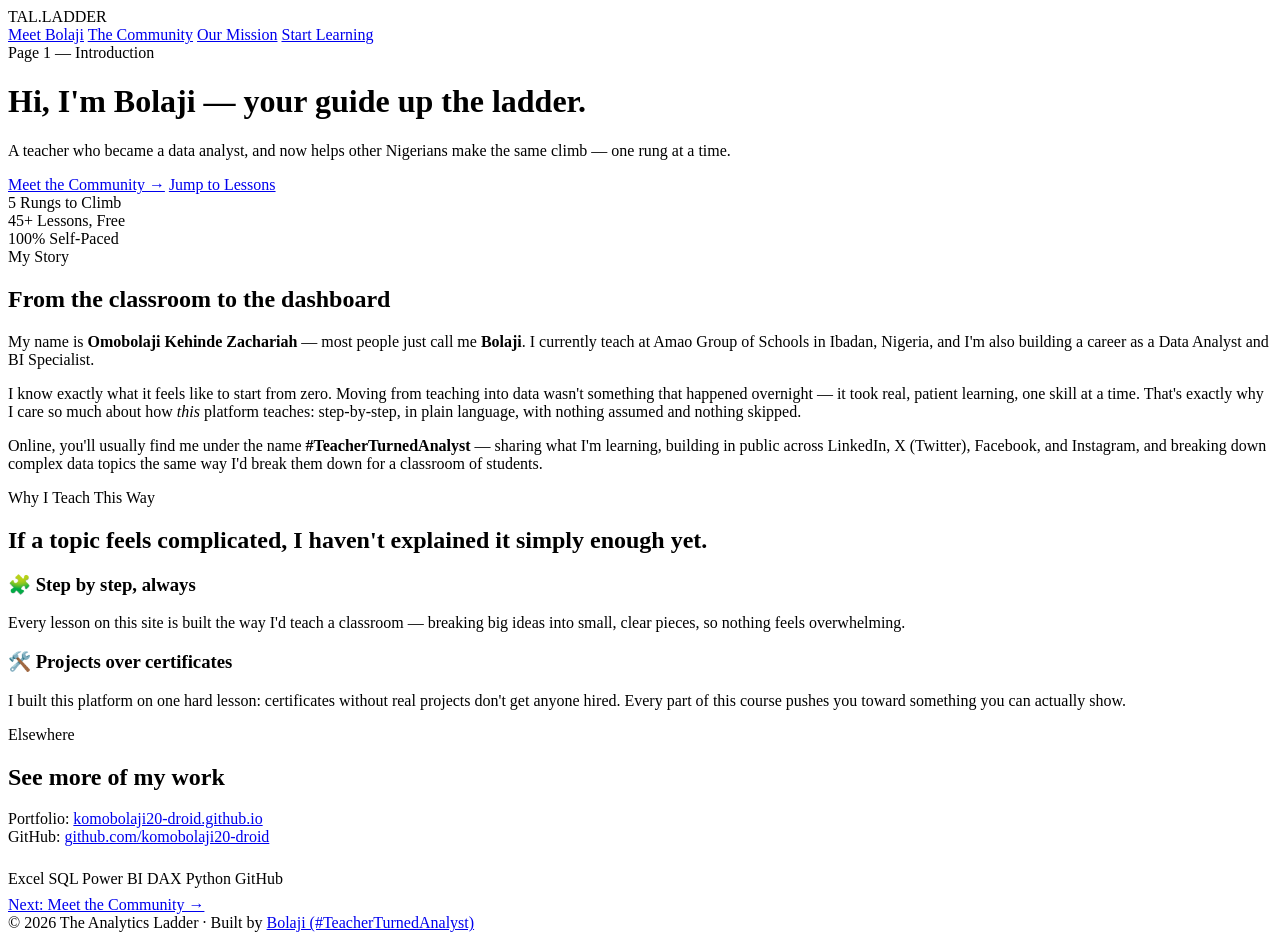
==== index.html @ ea810bb5 "Add initial HTML structure for the site" ====
<!DOCTYPE html>
<html lang="en">
<head>
<meta charset="UTF-8">
<meta name="viewport" content="width=device-width, initial-scale=1.0">
<title>The Analytics Ladder — Meet Your Guide</title>
<link rel="stylesheet" href="css/style.css">
</head>
<body>

<nav class="rail">
  <div class="wrap">
    <div class="rail-brand">TAL<span class="rung-mark">.LADDER</span></div>
    <div class="rail-links">
      <a href="index.html" class="active">Meet Bolaji</a>
      <a href="community.html">The Community</a>
      <a href="mission.html">Our Mission</a>
      <a href="toc.html">Start Learning</a>
    </div>
  </div>
</nav>

<header class="hero">
  <div class="wrap">
    <span class="eyebrow">Page 1 — Introduction</span>
    <h1>Hi, I'm Bolaji — your guide up the ladder.</h1>
    <p class="lead">A teacher who became a data analyst, and now helps other Nigerians make the same climb — one rung at a time.</p>
    <a href="community.html" class="btn">Meet the Community →</a>
    <a href="toc.html" class="btn-outline">Jump to Lessons</a>
  </div>
</header>

<section class="block" style="padding-top: 0;">
  <div class="wrap">
    <div class="grid-3">
      <div class="stat-card">
        <span class="num">5</span>
        <span class="label">Rungs to Climb</span>
      </div>
      <div class="stat-card">
        <span class="num">45+</span>
        <span class="label">Lessons, Free</span>
      </div>
      <div class="stat-card">
        <span class="num">100%</span>
        <span class="label">Self-Paced</span>
      </div>
    </div>
  </div>
</section>

<section class="block">
  <div class="wrap">
    <span class="section-label">My Story</span>
    <h2>From the classroom to the dashboard</h2>
    <p>My name is <strong>Omobolaji Kehinde Zachariah</strong> — most people just call me <strong>Bolaji</strong>. I currently teach at Amao Group of Schools in Ibadan, Nigeria, and I'm also building a career as a Data Analyst and BI Specialist.</p>
    <p>I know exactly what it feels like to start from zero. Moving from teaching into data wasn't something that happened overnight — it took real, patient learning, one skill at a time. That's exactly why I care so much about how <em>this</em> platform teaches: step-by-step, in plain language, with nothing assumed and nothing skipped.</p>
    <p>Online, you'll usually find me under the name <strong>#TeacherTurnedAnalyst</strong> — sharing what I'm learning, building in public across LinkedIn, X (Twitter), Facebook, and Instagram, and breaking down complex data topics the same way I'd break them down for a classroom of students.</p>
  </div>
</section>

<section class="block alt">
  <div class="wrap">
    <span class="section-label">Why I Teach This Way</span>
    <h2>If a topic feels complicated, I haven't explained it simply enough yet.</h2>
    <div class="grid-2">
      <div class="card">
        <h3>🧩 Step by step, always</h3>
        <p>Every lesson on this site is built the way I'd teach a classroom — breaking big ideas into small, clear pieces, so nothing feels overwhelming.</p>
      </div>
      <div class="card">
        <h3>🛠️ Projects over certificates</h3>
        <p>I built this platform on one hard lesson: certificates without real projects don't get anyone hired. Every part of this course pushes you toward something you can actually show.</p>
      </div>
    </div>
  </div>
</section>

<section class="block">
  <div class="wrap">
    <span class="section-label">Elsewhere</span>
    <h2>See more of my work</h2>
    <p>Portfolio: <a href="https://komobolaji20-droid.github.io" target="_blank" rel="noopener">komobolaji20-droid.github.io</a><br>
    GitHub: <a href="https://github.com/komobolaji20-droid" target="_blank" rel="noopener">github.com/komobolaji20-droid</a></p>
    <div class="tags" style="margin: 24px 0 8px 0;">
      <span class="tag">Excel</span>
      <span class="tag">SQL</span>
      <span class="tag">Power BI</span>
      <span class="tag">DAX</span>
      <span class="tag">Python</span>
      <span class="tag">GitHub</span>
    </div>
    <a href="community.html" class="btn">Next: Meet the Community →</a>
  </div>
</section>

<footer>
  <div class="wrap">
    &copy; 2026 The Analytics Ladder · Built by <a href="https://komobolaji20-droid.github.io" target="_blank" rel="noopener">Bolaji (#TeacherTurnedAnalyst)</a>
  </div>
</footer>

</body>
  </html>
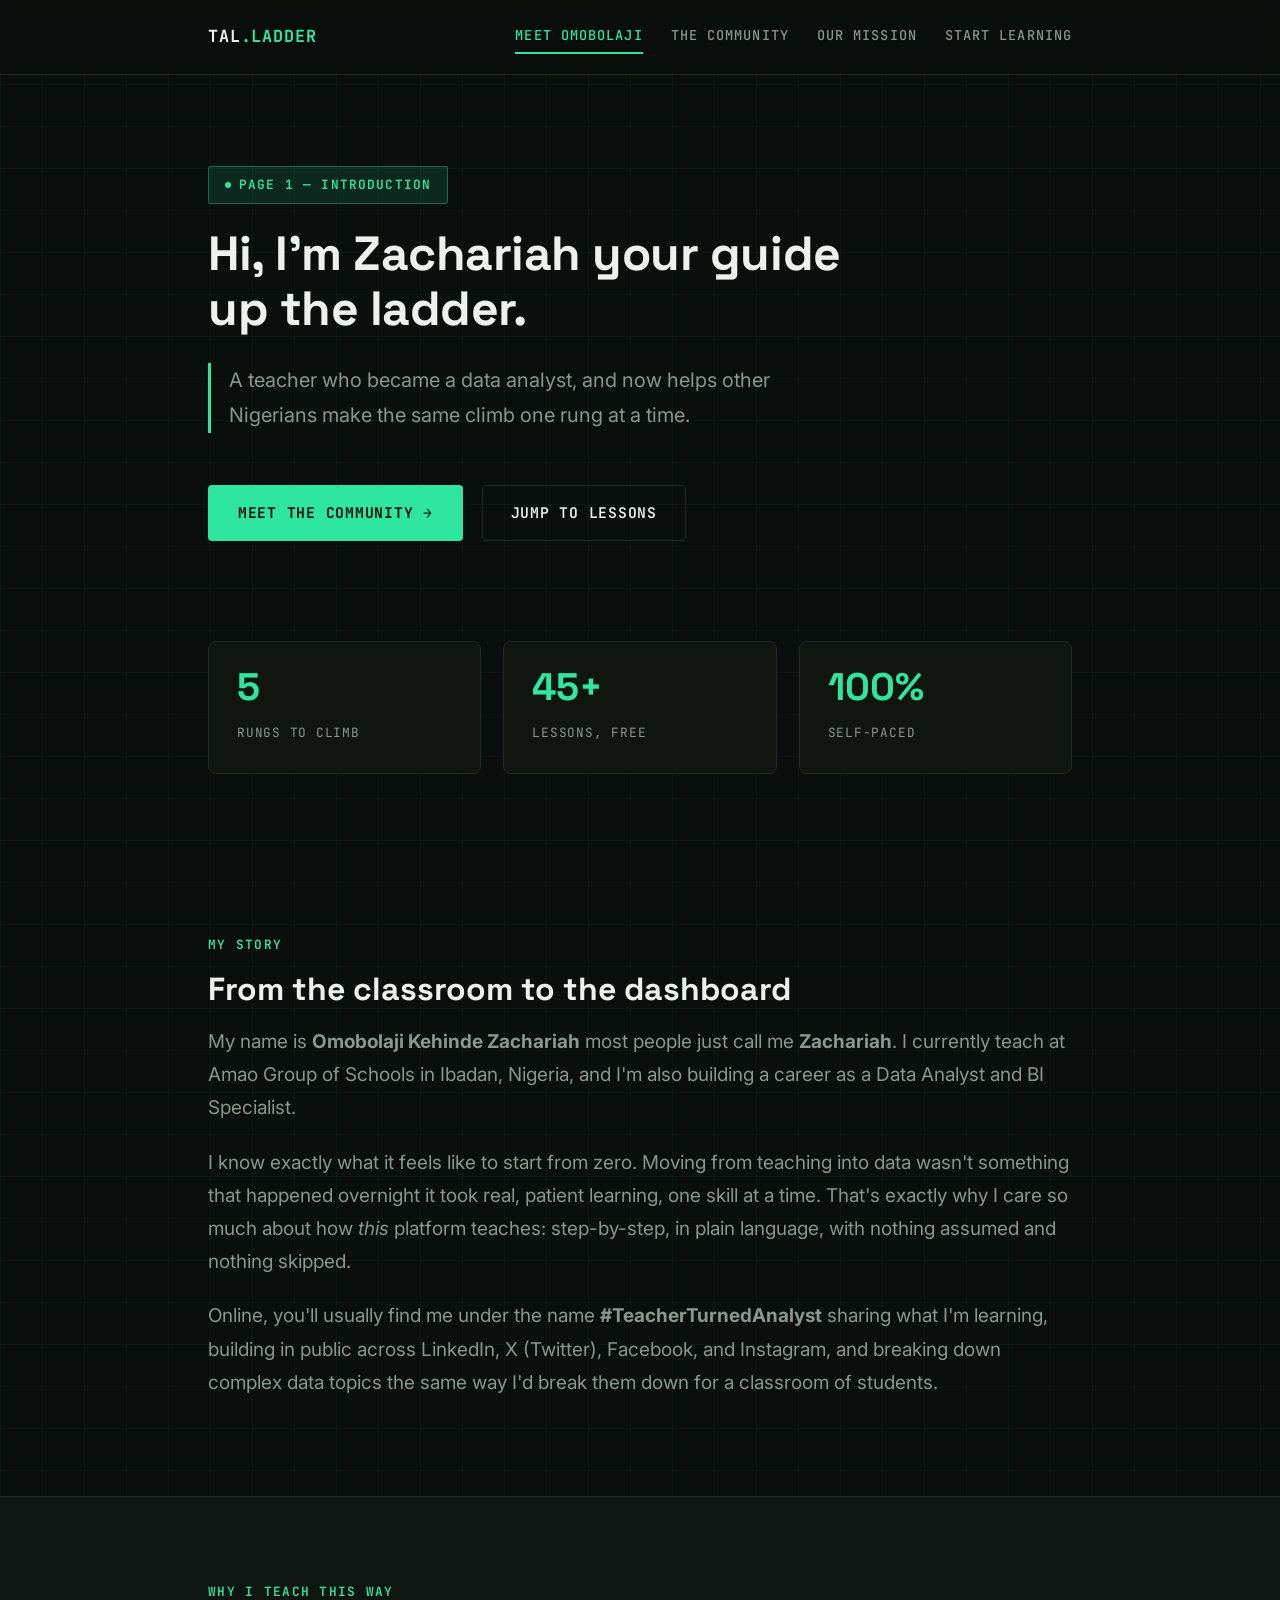
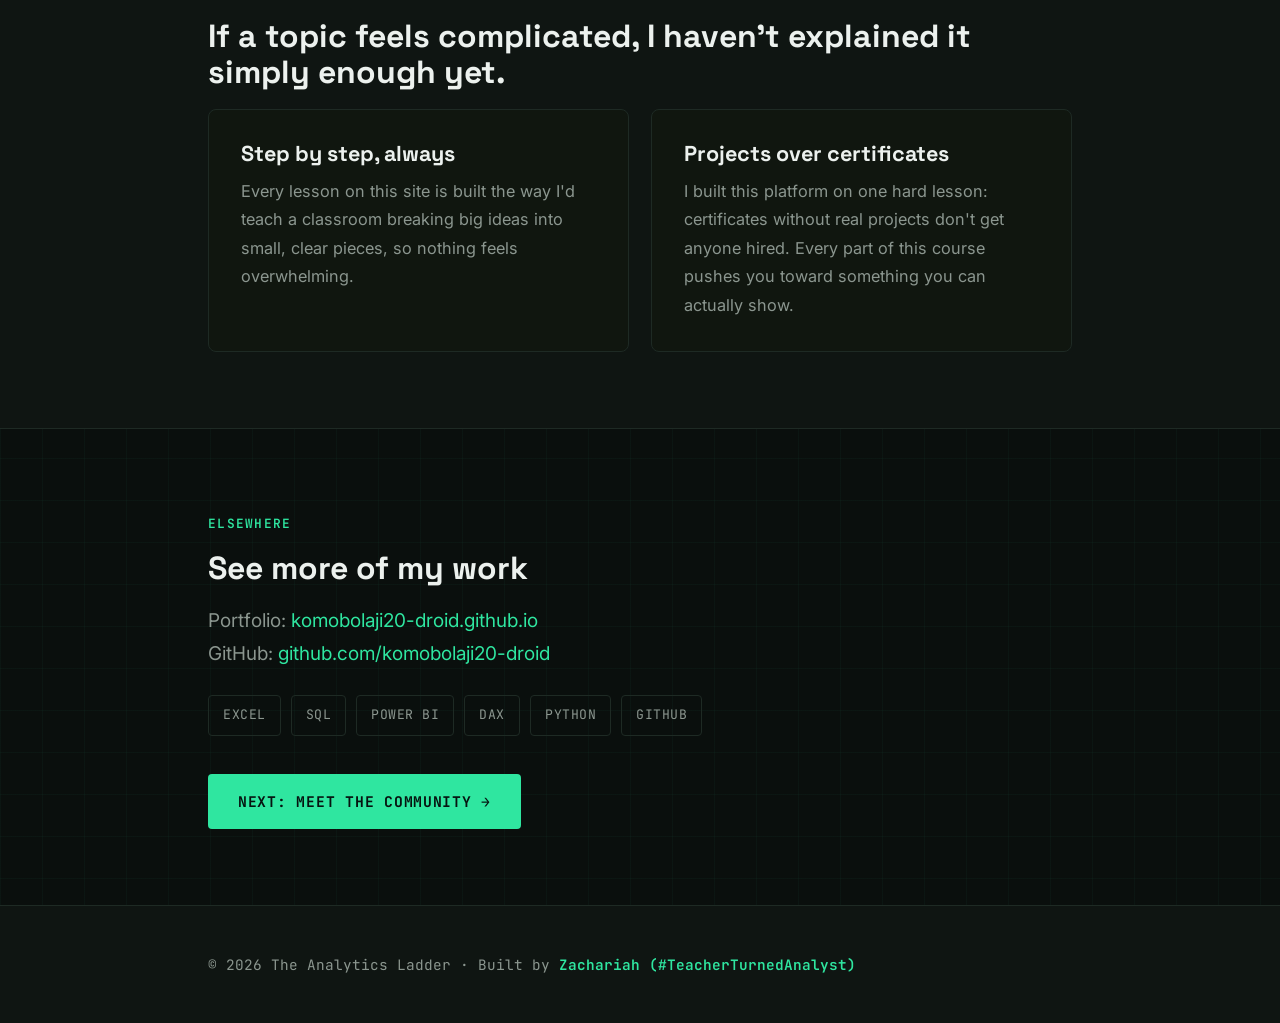
==== commit e186d05e: "Update name from Bolaji to Zachariah in index.html" ====
--- a/index.html
+++ b/index.html
@@ -12,7 +12,7 @@
   <div class="wrap">
     <div class="rail-brand">TAL<span class="rung-mark">.LADDER</span></div>
     <div class="rail-links">
-      <a href="index.html" class="active">Meet Bolaji</a>
+      <a href="index.html" class="active">Meet Omobolaji</a>
       <a href="community.html">The Community</a>
       <a href="mission.html">Our Mission</a>
       <a href="toc.html">Start Learning</a>
@@ -23,8 +23,8 @@
 <header class="hero">
   <div class="wrap">
     <span class="eyebrow">Page 1 — Introduction</span>
-    <h1>Hi, I'm Bolaji — your guide up the ladder.</h1>
-    <p class="lead">A teacher who became a data analyst, and now helps other Nigerians make the same climb — one rung at a time.</p>
+    <h1>Hi, I'm Zachariah your guide up the ladder.</h1>
+    <p class="lead">A teacher who became a data analyst, and now helps other Nigerians make the same climb  one rung at a time.</p>
     <a href="community.html" class="btn">Meet the Community →</a>
     <a href="toc.html" class="btn-outline">Jump to Lessons</a>
   </div>
@@ -53,9 +53,9 @@
   <div class="wrap">
     <span class="section-label">My Story</span>
     <h2>From the classroom to the dashboard</h2>
-    <p>My name is <strong>Omobolaji Kehinde Zachariah</strong> — most people just call me <strong>Bolaji</strong>. I currently teach at Amao Group of Schools in Ibadan, Nigeria, and I'm also building a career as a Data Analyst and BI Specialist.</p>
-    <p>I know exactly what it feels like to start from zero. Moving from teaching into data wasn't something that happened overnight — it took real, patient learning, one skill at a time. That's exactly why I care so much about how <em>this</em> platform teaches: step-by-step, in plain language, with nothing assumed and nothing skipped.</p>
-    <p>Online, you'll usually find me under the name <strong>#TeacherTurnedAnalyst</strong> — sharing what I'm learning, building in public across LinkedIn, X (Twitter), Facebook, and Instagram, and breaking down complex data topics the same way I'd break them down for a classroom of students.</p>
+    <p>My name is <strong>Omobolaji Kehinde Zachariah</strong> most people just call me <strong>Zachariah</strong>. I currently teach at Amao Group of Schools in Ibadan, Nigeria, and I'm also building a career as a Data Analyst and BI Specialist.</p>
+    <p>I know exactly what it feels like to start from zero. Moving from teaching into data wasn't something that happened overnight  it took real, patient learning, one skill at a time. That's exactly why I care so much about how <em>this</em> platform teaches: step-by-step, in plain language, with nothing assumed and nothing skipped.</p>
+    <p>Online, you'll usually find me under the name <strong>#TeacherTurnedAnalyst</strong> sharing what I'm learning, building in public across LinkedIn, X (Twitter), Facebook, and Instagram, and breaking down complex data topics the same way I'd break them down for a classroom of students.</p>
   </div>
 </section>
 
@@ -65,11 +65,11 @@
     <h2>If a topic feels complicated, I haven't explained it simply enough yet.</h2>
     <div class="grid-2">
       <div class="card">
-        <h3>🧩 Step by step, always</h3>
-        <p>Every lesson on this site is built the way I'd teach a classroom — breaking big ideas into small, clear pieces, so nothing feels overwhelming.</p>
+        <h3> Step by step, always</h3>
+        <p>Every lesson on this site is built the way I'd teach a classroom  breaking big ideas into small, clear pieces, so nothing feels overwhelming.</p>
       </div>
       <div class="card">
-        <h3>🛠️ Projects over certificates</h3>
+        <h3> Projects over certificates</h3>
         <p>I built this platform on one hard lesson: certificates without real projects don't get anyone hired. Every part of this course pushes you toward something you can actually show.</p>
       </div>
     </div>
@@ -96,7 +96,7 @@
 
 <footer>
   <div class="wrap">
-    &copy; 2026 The Analytics Ladder · Built by <a href="https://komobolaji20-droid.github.io" target="_blank" rel="noopener">Bolaji (#TeacherTurnedAnalyst)</a>
+    &copy; 2026 The Analytics Ladder · Built by <a href="https://komobolaji20-droid.github.io" target="_blank" rel="noopener"> Zachariah (#TeacherTurnedAnalyst)</a>
   </div>
 </footer>
 
--- a/css/style.css
+++ b/css/style.css
@@ -0,0 +1,383 @@
+/* ============================================
+   THE ANALYTICS LADDER — Dark Theme v3
+   Matched to komobolaji20-droid.github.io
+   Palette:
+     --bg:      #0A0F0D  (near-black, green-tinted)
+     --bg-alt:  #0F1512  (card/section background)
+     --green:   #2FE6A0  (neon mint-green accent)
+     --green-dim: rgba(47,230,160,0.12)
+     --text:    #ECF1EE  (off-white)
+     --muted:   #8B968F  (muted gray-green body text)
+     --border:  #1E2A24  (hairline borders)
+   ============================================ */
+
+@import url('https://fonts.googleapis.com/css2?family=Space+Grotesk:wght@500;600;700;800&family=JetBrains+Mono:wght@400;500;600;700&family=Inter:wght@400;500;600&display=swap');
+
+:root {
+  --bg: #0A0F0D;
+  --bg-alt: #0F1512;
+  --card: #10160F;
+  --green: #2FE6A0;
+  --green-dim: rgba(47,230,160,0.12);
+  --text: #ECF1EE;
+  --muted: #8B968F;
+  --border: #1E2A24;
+}
+
+* { box-sizing: border-box; }
+
+body {
+  margin: 0;
+  background: var(--bg);
+  background-image:
+    linear-gradient(rgba(47,230,160,0.035) 1px, transparent 1px),
+    linear-gradient(90deg, rgba(47,230,160,0.035) 1px, transparent 1px);
+  background-size: 42px 42px;
+  color: var(--text);
+  font-family: 'Inter', system-ui, sans-serif;
+  font-size: 19px;
+  line-height: 1.75;
+}
+
+h1, h2, h3, .display {
+  font-family: 'Space Grotesk', sans-serif;
+  color: var(--text);
+  line-height: 1.15;
+  margin: 0 0 0.55em 0;
+  font-weight: 700;
+}
+h2 { font-size: 2rem; }
+h3 { font-size: 1.35rem; }
+
+p { margin: 0 0 1.1em 0; color: var(--muted); }
+
+a { color: var(--green); text-decoration: none; }
+a:hover { text-decoration: underline; }
+a:focus-visible, button:focus-visible { outline: 2px solid var(--green); outline-offset: 2px; }
+
+img { max-width: 100%; }
+
+.mono {
+  font-family: 'JetBrains Mono', monospace;
+  letter-spacing: 0.06em;
+}
+
+.wrap {
+  max-width: 920px;
+  margin: 0 auto;
+  padding: 0 28px;
+}
+
+/* ---------- Nav ---------- */
+.rail {
+  background: rgba(10,15,13,0.92);
+  backdrop-filter: blur(8px);
+  padding: 20px 0;
+  position: sticky;
+  top: 0;
+  z-index: 50;
+  border-bottom: 1px solid var(--border);
+}
+.rail .wrap {
+  display: flex;
+  align-items: center;
+  justify-content: space-between;
+  flex-wrap: wrap;
+  gap: 14px;
+}
+.rail-brand {
+  font-family: 'JetBrains Mono', monospace;
+  font-weight: 700;
+  font-size: 1.05rem;
+  letter-spacing: 0.05em;
+  color: var(--text);
+  text-transform: uppercase;
+}
+.rail-brand .rung-mark { color: var(--green); }
+.rail-links {
+  display: flex;
+  gap: 28px;
+  flex-wrap: wrap;
+}
+.rail-links a {
+  font-family: 'JetBrains Mono', monospace;
+  color: var(--muted);
+  font-weight: 500;
+  font-size: 0.85rem;
+  letter-spacing: 0.08em;
+  text-transform: uppercase;
+  padding: 4px 0;
+  border-bottom: 2px solid transparent;
+}
+.rail-links a:hover, .rail-links a.active {
+  color: var(--green);
+  text-decoration: none;
+  border-bottom-color: var(--green);
+}
+
+/* ---------- Hero ---------- */
+.hero {
+  padding: 90px 0 100px 0;
+  position: relative;
+}
+.hero .wrap { position: relative; z-index: 2; }
+.eyebrow {
+  display: inline-flex;
+  align-items: center;
+  gap: 8px;
+  color: var(--green);
+  font-family: 'JetBrains Mono', monospace;
+  font-weight: 600;
+  letter-spacing: 0.09em;
+  text-transform: uppercase;
+  font-size: 0.8rem;
+  margin-bottom: 22px;
+  padding: 7px 16px;
+  border: 1px solid rgba(47,230,160,0.35);
+  border-radius: 3px;
+  background: var(--green-dim);
+}
+.eyebrow::before {
+  content: "";
+  width: 6px;
+  height: 6px;
+  border-radius: 50%;
+  background: var(--green);
+  display: inline-block;
+}
+.hero h1 {
+  font-size: 3rem;
+  max-width: 660px;
+  letter-spacing: -0.01em;
+  font-weight: 800;
+}
+.hero h1 .accent { color: var(--green); }
+.hero p.lead {
+  max-width: 580px;
+  color: var(--muted);
+  font-size: 1.25rem;
+  margin-top: 20px;
+  border-left: 3px solid var(--green);
+  padding-left: 18px;
+}
+
+/* ---------- Buttons ---------- */
+.btn {
+  display: inline-block;
+  background: var(--green);
+  color: #061410;
+  font-weight: 700;
+  padding: 15px 30px;
+  border-radius: 4px;
+  margin-top: 30px;
+  font-family: 'JetBrains Mono', monospace;
+  font-size: 0.92rem;
+  letter-spacing: 0.05em;
+  text-transform: uppercase;
+  transition: transform 0.15s ease, box-shadow 0.15s ease;
+  box-shadow: 0 0 0 rgba(47,230,160,0);
+}
+.btn:hover {
+  text-decoration: none;
+  transform: translateY(-2px);
+  box-shadow: 0 6px 22px rgba(47,230,160,0.35);
+}
+.btn-outline {
+  display: inline-block;
+  border: 1px solid var(--border);
+  color: var(--text);
+  font-weight: 600;
+  padding: 14px 28px;
+  border-radius: 4px;
+  margin-top: 30px;
+  margin-left: 14px;
+  font-family: 'JetBrains Mono', monospace;
+  font-size: 0.92rem;
+  letter-spacing: 0.05em;
+  text-transform: uppercase;
+  transition: border-color 0.15s ease, color 0.15s ease;
+}
+.btn-outline:hover {
+  border-color: var(--green);
+  color: var(--green);
+  text-decoration: none;
+}
+
+/* ---------- Sections ---------- */
+section.block { padding: 76px 0; }
+section.block.alt {
+  background: var(--bg-alt);
+  border-top: 1px solid var(--border);
+  border-bottom: 1px solid var(--border);
+}
+.section-label {
+  color: var(--green);
+  font-family: 'JetBrains Mono', monospace;
+  font-weight: 600;
+  text-transform: uppercase;
+  letter-spacing: 0.1em;
+  font-size: 0.8rem;
+  margin-bottom: 14px;
+  display: inline-block;
+}
+
+/* ---------- Cards ---------- */
+.card {
+  background: var(--card);
+  border-radius: 8px;
+  padding: 32px;
+  border: 1px solid var(--border);
+  transition: border-color 0.18s ease, transform 0.18s ease;
+}
+.card:hover { border-color: var(--green); transform: translateY(-2px); }
+.card h3 { margin-bottom: 10px; }
+.card p { margin: 0; color: var(--muted); font-size: 1.02rem; }
+.grid-2 { display: grid; grid-template-columns: 1fr 1fr; gap: 22px; }
+.grid-3 { display: grid; grid-template-columns: repeat(3, 1fr); gap: 22px; }
+
+/* ---------- Stat cards (portfolio style) ---------- */
+.stat-card {
+  background: var(--card);
+  border: 1px solid var(--border);
+  border-radius: 8px;
+  padding: 26px 28px;
+}
+.stat-card .num {
+  font-family: 'Space Grotesk', sans-serif;
+  color: var(--green);
+  font-weight: 800;
+  font-size: 2.4rem;
+  display: block;
+  line-height: 1;
+  margin-bottom: 8px;
+}
+.stat-card .label {
+  font-family: 'JetBrains Mono', monospace;
+  text-transform: uppercase;
+  font-size: 0.8rem;
+  letter-spacing: 0.06em;
+  color: var(--muted);
+}
+
+/* ---------- Tag chips ---------- */
+.tags { display: flex; flex-wrap: wrap; gap: 10px; }
+.tag {
+  font-family: 'JetBrains Mono', monospace;
+  font-size: 0.82rem;
+  letter-spacing: 0.04em;
+  text-transform: uppercase;
+  color: var(--muted);
+  border: 1px solid var(--border);
+  padding: 8px 14px;
+  border-radius: 4px;
+}
+
+/* ---------- Ladder / Rung list (TOC & Parts) ---------- */
+.ladder-list { list-style: none; margin: 0; padding: 0; counter-reset: rung; }
+.rung {
+  counter-increment: rung;
+  display: flex;
+  gap: 26px;
+  align-items: flex-start;
+  padding: 32px 0;
+  border-top: 1px solid var(--border);
+}
+.rung:last-child { border-bottom: 1px solid var(--border); }
+.rung-num {
+  flex: 0 0 auto;
+  width: 54px;
+  height: 54px;
+  border-radius: 6px;
+  background: var(--green-dim);
+  border: 1px solid rgba(47,230,160,0.35);
+  color: var(--green);
+  display: flex;
+  align-items: center;
+  justify-content: center;
+  font-family: 'JetBrains Mono', monospace;
+  font-weight: 700;
+  font-size: 1.2rem;
+}
+.rung-body h3 { margin-bottom: 6px; font-size: 1.4rem; }
+.rung-body p { margin: 0 0 10px 0; font-size: 1.05rem; }
+.rung-body a { font-weight: 600; font-family: 'JetBrains Mono', monospace; font-size: 0.9rem; text-transform: uppercase; letter-spacing: 0.04em; }
+.rung-body .status {
+  display: inline-block;
+  font-family: 'JetBrains Mono', monospace;
+  font-size: 0.75rem;
+  font-weight: 600;
+  letter-spacing: 0.05em;
+  text-transform: uppercase;
+  padding: 4px 12px;
+  border-radius: 3px;
+  margin-bottom: 10px;
+  border: 1px solid;
+}
+.status.ready { background: var(--green-dim); color: var(--green); border-color: rgba(47,230,160,0.35); }
+.status.soon { background: rgba(139,150,143,0.08); color: var(--muted); border-color: var(--border); }
+
+/* ---------- Lesson content page ---------- */
+.lesson { font-size: 1.08rem; }
+.lesson h1 { font-size: 2.1rem; }
+.lesson h2 {
+  margin-top: 2.4em;
+  font-size: 1.7rem;
+  padding-top: 0.5em;
+  border-top: 2px solid var(--border);
+}
+.lesson h2:first-of-type { border-top: none; margin-top: 0.4em; }
+.lesson p { line-height: 1.8; color: var(--muted); }
+.lesson strong { color: var(--text); }
+.lesson ul, .lesson ol { padding-left: 1.4em; line-height: 1.8; color: var(--muted); }
+.lesson li { margin-bottom: 0.4em; }
+.lesson table { border-collapse: collapse; width: 100%; margin: 22px 0; font-size: 1rem; }
+.lesson th, .lesson td { border: 1px solid var(--border); padding: 12px 14px; text-align: left; }
+.lesson th { background: var(--bg-alt); color: var(--green); font-family: 'JetBrains Mono', monospace; font-size: 0.85rem; text-transform: uppercase; letter-spacing: 0.04em; }
+.lesson td { color: var(--muted); }
+.lesson pre {
+  background: var(--bg-alt);
+  border: 1px solid var(--border);
+  color: #C9F5E1;
+  padding: 22px 24px;
+  border-radius: 8px;
+  overflow-x: auto;
+  font-size: 0.95rem;
+  margin: 22px 0;
+  line-height: 1.6;
+}
+.lesson code { font-family: 'JetBrains Mono', monospace; }
+.lesson :not(pre) > code {
+  background: var(--green-dim);
+  padding: 3px 8px;
+  border-radius: 4px;
+  color: var(--green);
+  font-size: 0.9em;
+}
+.lesson hr { border: none; border-top: 1px solid var(--border); margin: 3em 0; }
+
+/* ---------- Footer ---------- */
+footer {
+  background: var(--bg-alt);
+  border-top: 1px solid var(--border);
+  color: var(--muted);
+  padding: 46px 0;
+  font-size: 0.9rem;
+  font-family: 'JetBrains Mono', monospace;
+}
+footer a { color: var(--green); font-weight: 600; }
+
+/* ---------- Responsive ---------- */
+@media (max-width: 760px) {
+  body { font-size: 18px; }
+  .hero { padding: 60px 0 76px 0; }
+  .hero h1 { font-size: 2.1rem; }
+  .hero p.lead { font-size: 1.1rem; }
+  .grid-2, .grid-3 { grid-template-columns: 1fr; }
+  .rail-links { gap: 16px; }
+  h2 { font-size: 1.6rem; }
+  .lesson h2 { font-size: 1.4rem; }
+}
+
+@media (prefers-reduced-motion: reduce) {
+  * { animation: none !important; transition: none !important; }
+}
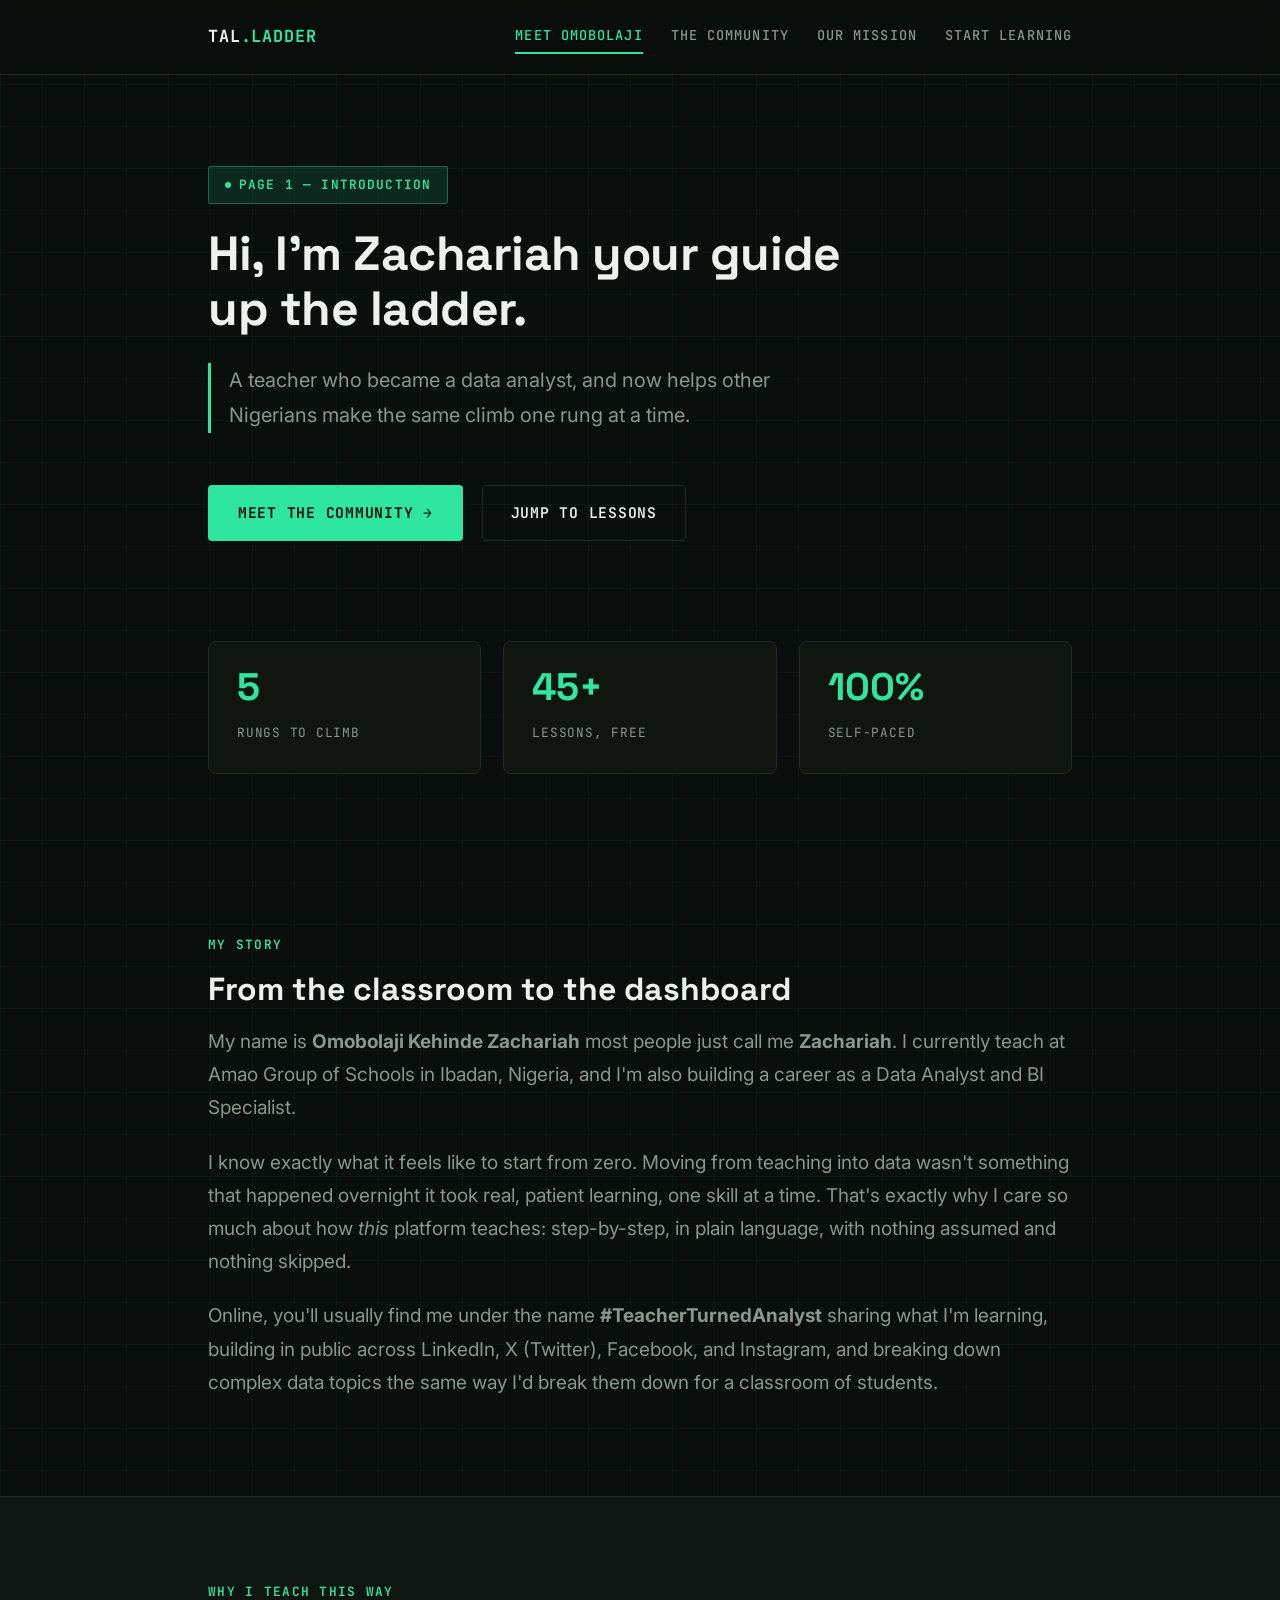
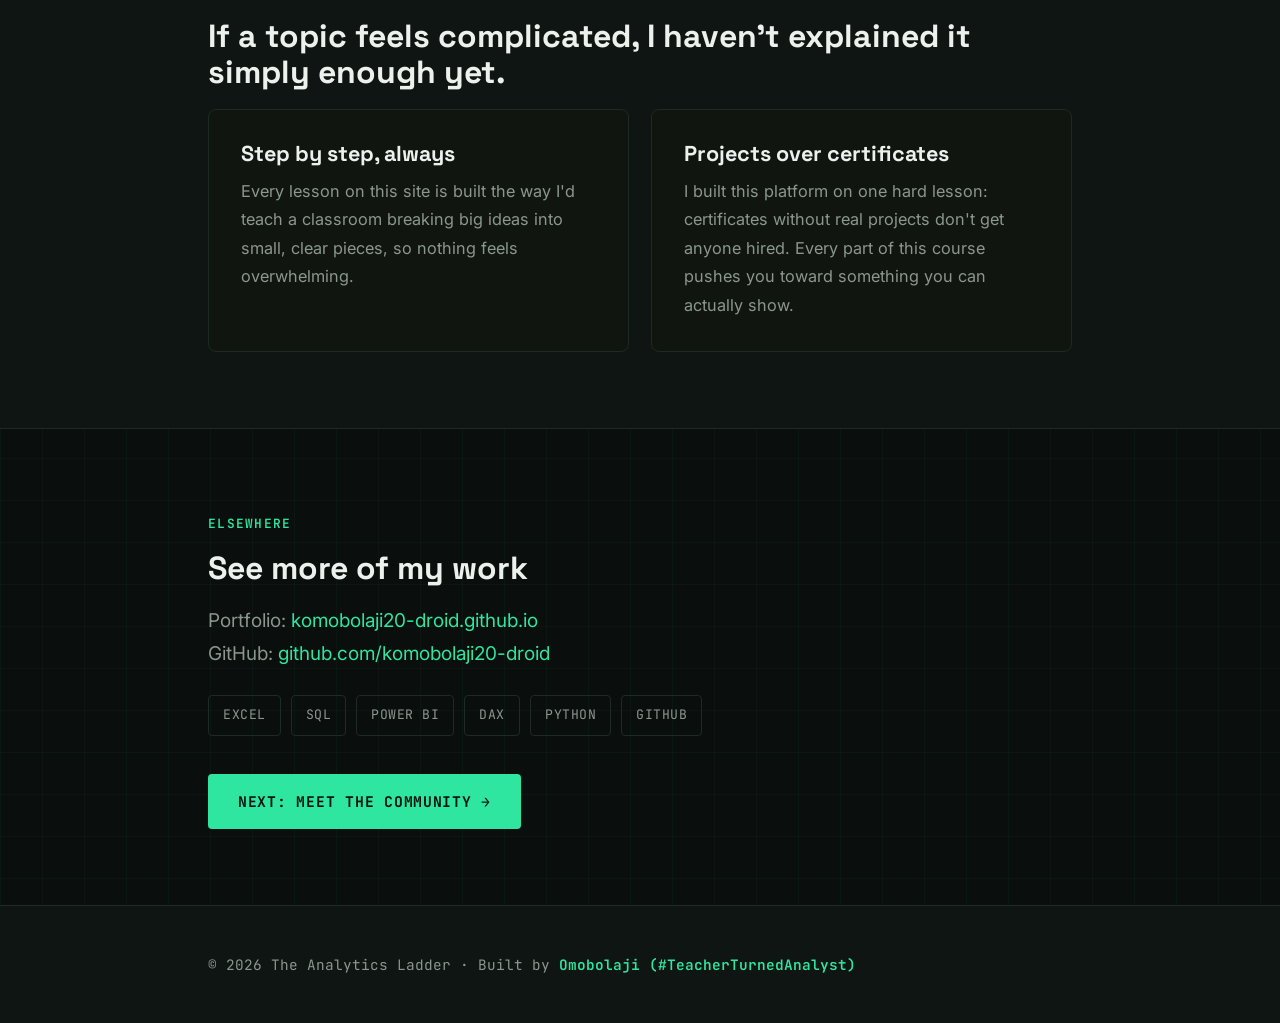
==== commit 355caac6: "Update footer attribution from Zachariah to Omobolaji" ====
--- a/index.html
+++ b/index.html
@@ -3,7 +3,7 @@
 <head>
 <meta charset="UTF-8">
 <meta name="viewport" content="width=device-width, initial-scale=1.0">
-<title>The Analytics Ladder — Meet Your Guide</title>
+<title>The Analytics Ladder : Meet Your Guide</title>
 <link rel="stylesheet" href="css/style.css">
 </head>
 <body>
@@ -96,7 +96,7 @@
 
 <footer>
   <div class="wrap">
-    &copy; 2026 The Analytics Ladder · Built by <a href="https://komobolaji20-droid.github.io" target="_blank" rel="noopener"> Zachariah (#TeacherTurnedAnalyst)</a>
+    &copy; 2026 The Analytics Ladder · Built by <a href="https://komobolaji20-droid.github.io" target="_blank" rel="noopener"> Omobolaji (#TeacherTurnedAnalyst)</a>
   </div>
 </footer>
 
